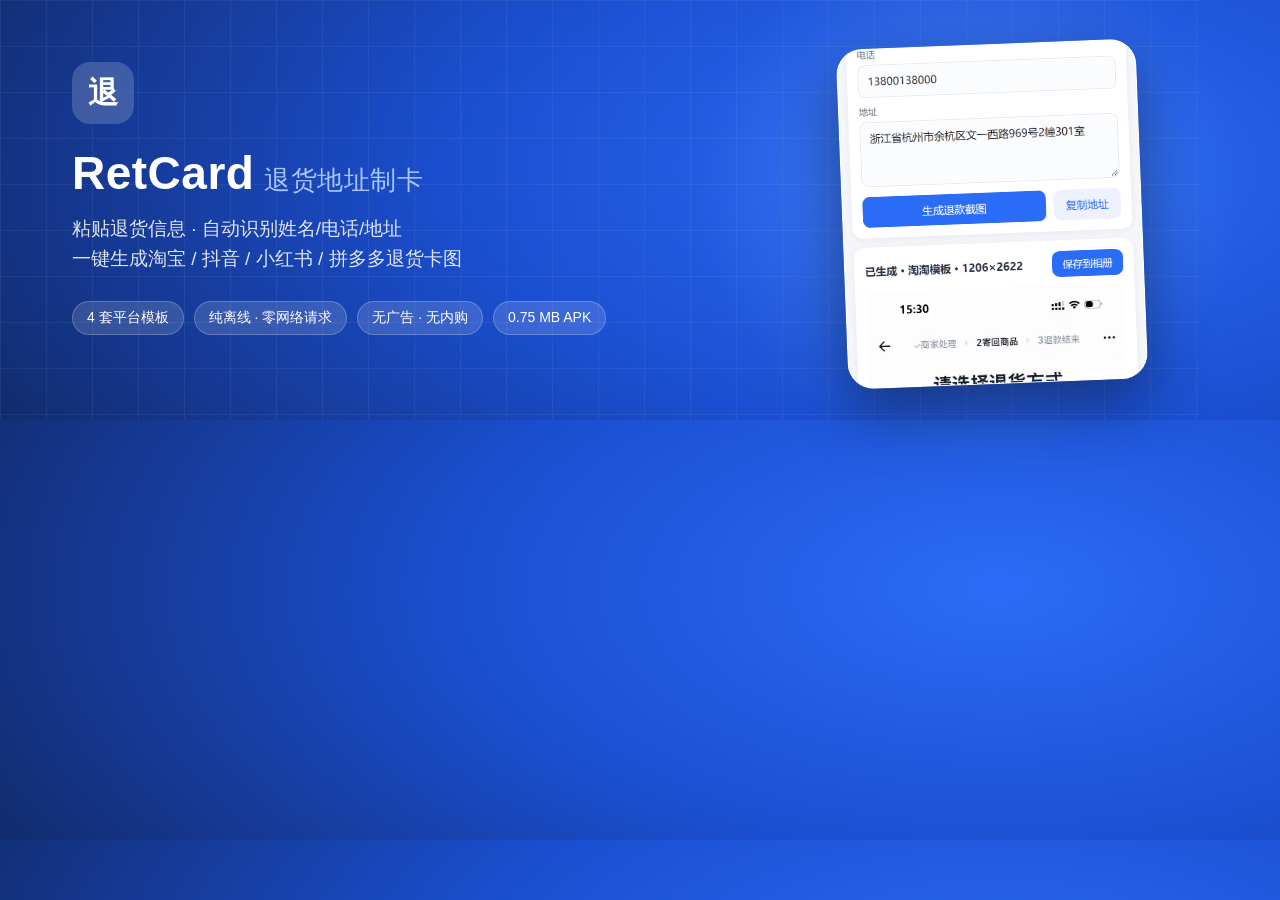
==== docs/banner.html @ 04de7273 "feat: RetCard 1.0 - offline return-address card generator" ====
<!DOCTYPE html>
<html lang="zh-CN"><head><meta charset="utf-8">
<style>
  * { box-sizing: border-box; margin: 0; padding: 0; }
  body { width: 1200px; height: 420px; overflow: hidden;
    font-family: -apple-system, "PingFang SC", "Microsoft YaHei", sans-serif;
    background: radial-gradient(1200px 600px at 78% 40%, #2b6cf6 0%, #1b4fd1 45%, #10265f 100%);
    color: #fff; position: relative; }
  .glow { position: absolute; width: 620px; height: 620px; border-radius: 50%;
    background: radial-gradient(circle, rgba(120,170,255,.35), transparent 62%);
    right: -80px; top: -120px; }
  .grid { position: absolute; inset: 0; opacity: .16;
    background-image: linear-gradient(rgba(255,255,255,.35) 1px, transparent 1px),
                      linear-gradient(90deg, rgba(255,255,255,.35) 1px, transparent 1px);
    background-size: 46px 46px; }
  .left { position: relative; padding: 62px 0 0 72px; width: 720px; }
  .logo { width: 62px; height: 62px; border-radius: 18px; background: rgba(255,255,255,.18);
    display: flex; align-items: center; justify-content: center; font-size: 30px; font-weight: 700;
    backdrop-filter: blur(6px); margin-bottom: 22px; }
  h1 { font-size: 46px; letter-spacing: .5px; font-weight: 800; }
  h1 span { color: #a8c6ff; font-weight: 500; font-size: 26px; margin-left: 10px; }
  .sub { margin-top: 14px; font-size: 19px; color: rgba(255,255,255,.86); line-height: 1.6; }
  .tags { margin-top: 26px; display: flex; gap: 10px; flex-wrap: wrap; }
  .tag { font-size: 14px; padding: 7px 14px; border-radius: 999px;
    background: rgba(255,255,255,.14); border: 1px solid rgba(255,255,255,.22); }
  .right { position: absolute; right: 58px; top: 44px; width: 300px; height: 340px;
    border-radius: 26px; overflow: hidden; box-shadow: 0 24px 60px rgba(0,0,0,.42);
    border: 1px solid rgba(255,255,255,.3); transform: rotate(-2.2deg); background: #fff; }
  .right img { width: 100%; display: block; margin-top: -430px; }
</style></head>
<body>
  <div class="grid"></div><div class="glow"></div>
  <div class="left">
    <div class="logo">退</div>
    <h1>RetCard<span>退货地址制卡</span></h1>
    <div class="sub">粘贴退货信息 · 自动识别姓名/电话/地址<br>一键生成淘宝 / 抖音 / 小红书 / 拼多多退货卡图</div>
    <div class="tags">
      <div class="tag">4 套平台模板</div>
      <div class="tag">纯离线 · 零网络请求</div>
      <div class="tag">无广告 · 无内购</div>
      <div class="tag">0.75 MB APK</div>
    </div>
  </div>
  <div class="right"><img src="screens/02-result.png"></div>
</body></html>
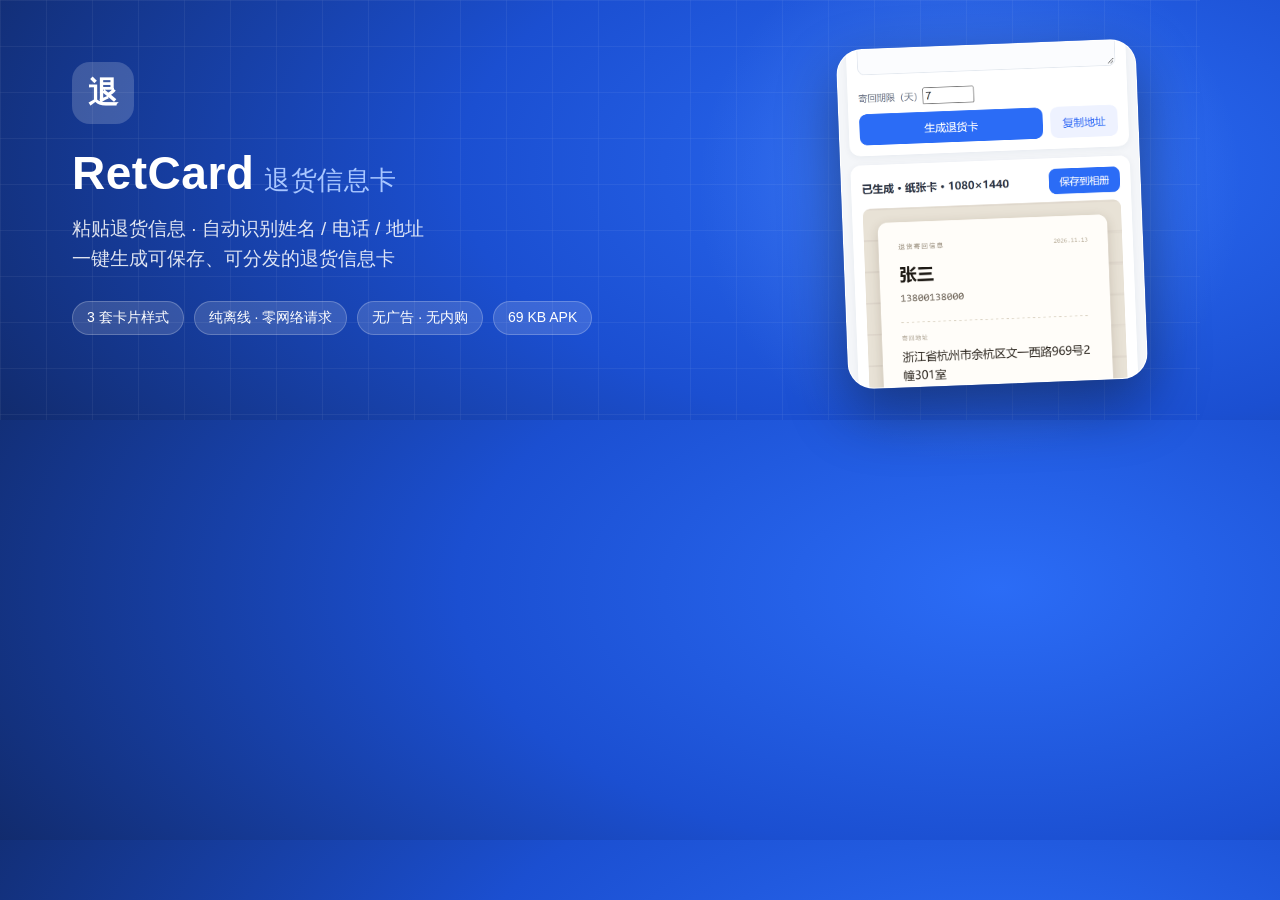
==== commit 530ee497: "feat: v1.1.0 - self-owned card themes, zero third-party assets" ====
--- a/docs/banner.html
+++ b/docs/banner.html
@@ -7,8 +7,7 @@
     background: radial-gradient(1200px 600px at 78% 40%, #2b6cf6 0%, #1b4fd1 45%, #10265f 100%);
     color: #fff; position: relative; }
   .glow { position: absolute; width: 620px; height: 620px; border-radius: 50%;
-    background: radial-gradient(circle, rgba(120,170,255,.35), transparent 62%);
-    right: -80px; top: -120px; }
+    background: radial-gradient(circle, rgba(120,170,255,.35), transparent 62%); right: -80px; top: -120px; }
   .grid { position: absolute; inset: 0; opacity: .16;
     background-image: linear-gradient(rgba(255,255,255,.35) 1px, transparent 1px),
                       linear-gradient(90deg, rgba(255,255,255,.35) 1px, transparent 1px);
@@ -16,7 +15,7 @@
   .left { position: relative; padding: 62px 0 0 72px; width: 720px; }
   .logo { width: 62px; height: 62px; border-radius: 18px; background: rgba(255,255,255,.18);
     display: flex; align-items: center; justify-content: center; font-size: 30px; font-weight: 700;
-    backdrop-filter: blur(6px); margin-bottom: 22px; }
+    margin-bottom: 22px; }
   h1 { font-size: 46px; letter-spacing: .5px; font-weight: 800; }
   h1 span { color: #a8c6ff; font-weight: 500; font-size: 26px; margin-left: 10px; }
   .sub { margin-top: 14px; font-size: 19px; color: rgba(255,255,255,.86); line-height: 1.6; }
@@ -26,20 +25,20 @@
   .right { position: absolute; right: 58px; top: 44px; width: 300px; height: 340px;
     border-radius: 26px; overflow: hidden; box-shadow: 0 24px 60px rgba(0,0,0,.42);
     border: 1px solid rgba(255,255,255,.3); transform: rotate(-2.2deg); background: #fff; }
-  .right img { width: 100%; display: block; margin-top: -430px; }
+  .right img { width: 100%; display: block; margin-top: -540px; }
 </style></head>
 <body>
   <div class="grid"></div><div class="glow"></div>
   <div class="left">
     <div class="logo">退</div>
-    <h1>RetCard<span>退货地址制卡</span></h1>
-    <div class="sub">粘贴退货信息 · 自动识别姓名/电话/地址<br>一键生成淘宝 / 抖音 / 小红书 / 拼多多退货卡图</div>
+    <h1>RetCard<span>退货信息卡</span></h1>
+    <div class="sub">粘贴退货信息 · 自动识别姓名 / 电话 / 地址<br>一键生成可保存、可分发的退货信息卡</div>
     <div class="tags">
-      <div class="tag">4 套平台模板</div>
+      <div class="tag">3 套卡片样式</div>
       <div class="tag">纯离线 · 零网络请求</div>
       <div class="tag">无广告 · 无内购</div>
-      <div class="tag">0.75 MB APK</div>
+      <div class="tag">69 KB APK</div>
     </div>
   </div>
   <div class="right"><img src="screens/02-result.png"></div>
-</body></html>+</body></html>
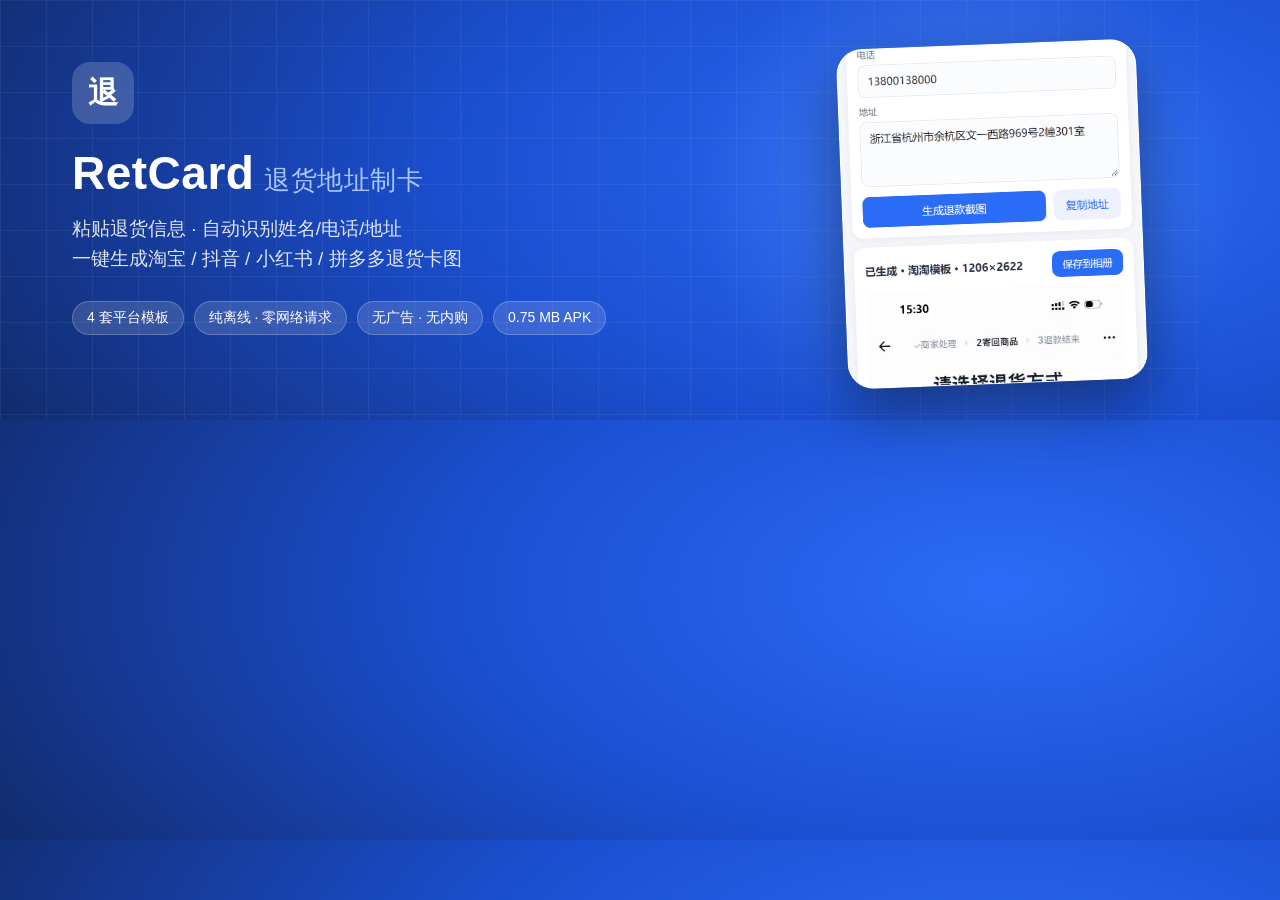
==== commit 1b201f7c: "Revert "feat: v1.1.0 - self-owned card themes, zero third-party assets" This reverts commit 530ee497" ====
--- a/docs/banner.html
+++ b/docs/banner.html
@@ -7,7 +7,8 @@
     background: radial-gradient(1200px 600px at 78% 40%, #2b6cf6 0%, #1b4fd1 45%, #10265f 100%);
     color: #fff; position: relative; }
   .glow { position: absolute; width: 620px; height: 620px; border-radius: 50%;
-    background: radial-gradient(circle, rgba(120,170,255,.35), transparent 62%); right: -80px; top: -120px; }
+    background: radial-gradient(circle, rgba(120,170,255,.35), transparent 62%);
+    right: -80px; top: -120px; }
   .grid { position: absolute; inset: 0; opacity: .16;
     background-image: linear-gradient(rgba(255,255,255,.35) 1px, transparent 1px),
                       linear-gradient(90deg, rgba(255,255,255,.35) 1px, transparent 1px);
@@ -15,7 +16,7 @@
   .left { position: relative; padding: 62px 0 0 72px; width: 720px; }
   .logo { width: 62px; height: 62px; border-radius: 18px; background: rgba(255,255,255,.18);
     display: flex; align-items: center; justify-content: center; font-size: 30px; font-weight: 700;
-    margin-bottom: 22px; }
+    backdrop-filter: blur(6px); margin-bottom: 22px; }
   h1 { font-size: 46px; letter-spacing: .5px; font-weight: 800; }
   h1 span { color: #a8c6ff; font-weight: 500; font-size: 26px; margin-left: 10px; }
   .sub { margin-top: 14px; font-size: 19px; color: rgba(255,255,255,.86); line-height: 1.6; }
@@ -25,20 +26,20 @@
   .right { position: absolute; right: 58px; top: 44px; width: 300px; height: 340px;
     border-radius: 26px; overflow: hidden; box-shadow: 0 24px 60px rgba(0,0,0,.42);
     border: 1px solid rgba(255,255,255,.3); transform: rotate(-2.2deg); background: #fff; }
-  .right img { width: 100%; display: block; margin-top: -540px; }
+  .right img { width: 100%; display: block; margin-top: -430px; }
 </style></head>
 <body>
   <div class="grid"></div><div class="glow"></div>
   <div class="left">
     <div class="logo">退</div>
-    <h1>RetCard<span>退货信息卡</span></h1>
-    <div class="sub">粘贴退货信息 · 自动识别姓名 / 电话 / 地址<br>一键生成可保存、可分发的退货信息卡</div>
+    <h1>RetCard<span>退货地址制卡</span></h1>
+    <div class="sub">粘贴退货信息 · 自动识别姓名/电话/地址<br>一键生成淘宝 / 抖音 / 小红书 / 拼多多退货卡图</div>
     <div class="tags">
-      <div class="tag">3 套卡片样式</div>
+      <div class="tag">4 套平台模板</div>
       <div class="tag">纯离线 · 零网络请求</div>
       <div class="tag">无广告 · 无内购</div>
-      <div class="tag">69 KB APK</div>
+      <div class="tag">0.75 MB APK</div>
     </div>
   </div>
   <div class="right"><img src="screens/02-result.png"></div>
-</body></html>
+</body></html>
